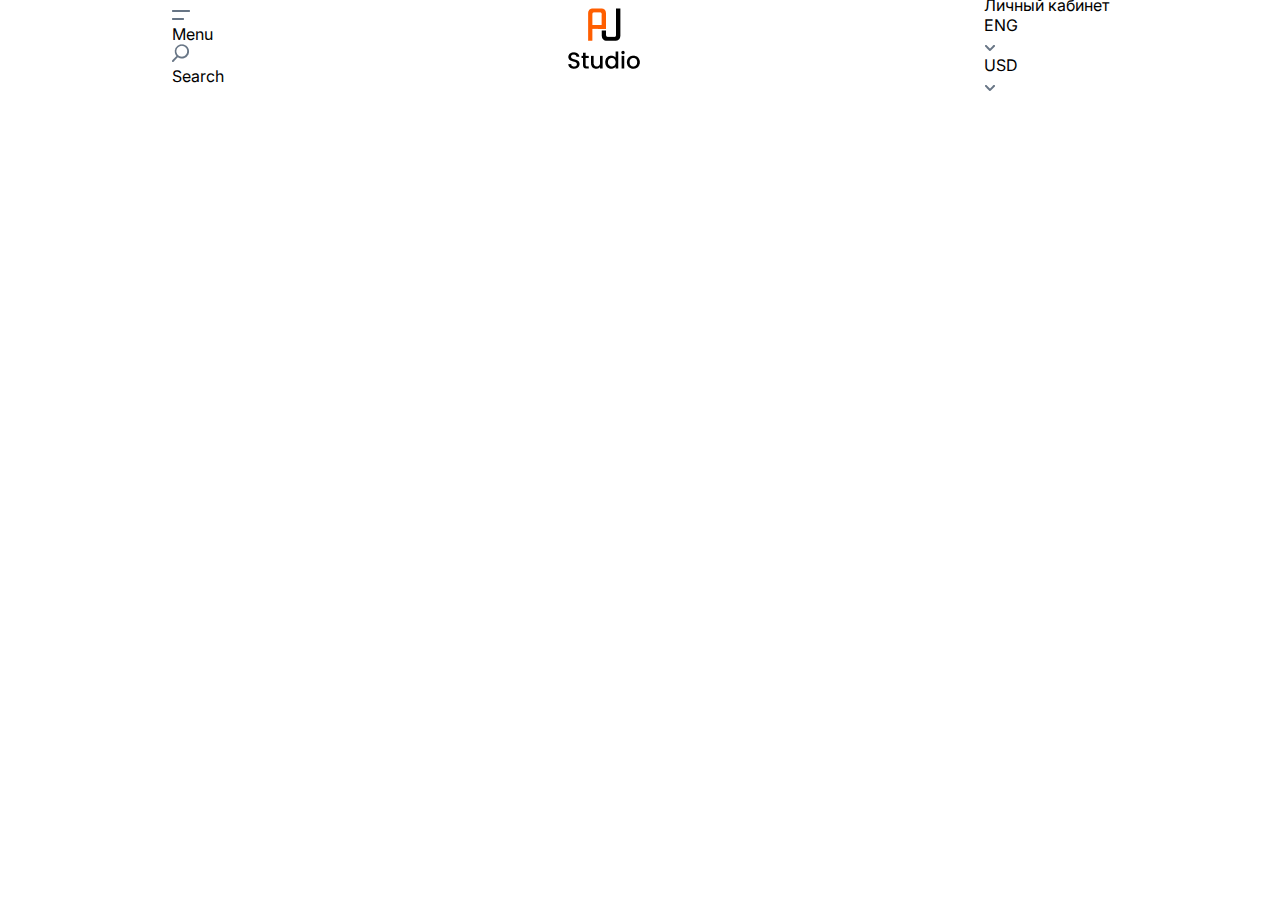
==== index.html @ 60417119 "First Commit" ====
<!DOCTYPE html>
<html lang="en">
<head>
    <meta charset="UTF-8">
    <meta name="viewport" content="width=device-width, initial-scale=1.0">
    <title>Document</title>
    <link rel="stylesheet" href="assets/css/style.css">
    <link rel="preconnect" href="https://fonts.googleapis.com">
    <link rel="preconnect" href="https://fonts.gstatic.com" crossorigin>
    <link href="https://fonts.googleapis.com/css2?family=Inter:wght@100..900&display=swap" rel="stylesheet">
</head>
<body>
    <header>
        <div id="headerLeft">  
            <section id="Menu">
                <img src="assets/img/Menu.png">
                <p>Menu</p>
            </section>
            <section id="Search">
                <img src="assets/img/Search.png">
                <p>Search</p>
            </section>
        </div>
        <div id="headerMiddle"> 
            <img src="assets/img/Logo.png">
        </div>
        <div id="headerRight">
            <section id="Account">  
                <p>Личный кабинет</p>
            </section>
            <section id="Language">
                <p>ENG</p>
                <img src="assets/img/Arrow.png">
            </section>
            <section id="Currency">
                <p>USD</p>
                <img src="assets/img/Arrow.png">
            </section>
        </div>
    </header>
    <article>

    </article>
    <footer>

    </footer>
</body>
</html>
---- assets/css/style.css ----
*{
    margin: 0;
    padding: 0;
}

body{
    font-family: 'Inter', Arial, sans-serif;
}

header{
    width: auto;
    height: 10vh;
    display: flex;
    align-items: center;
    justify-content: space-around;
}
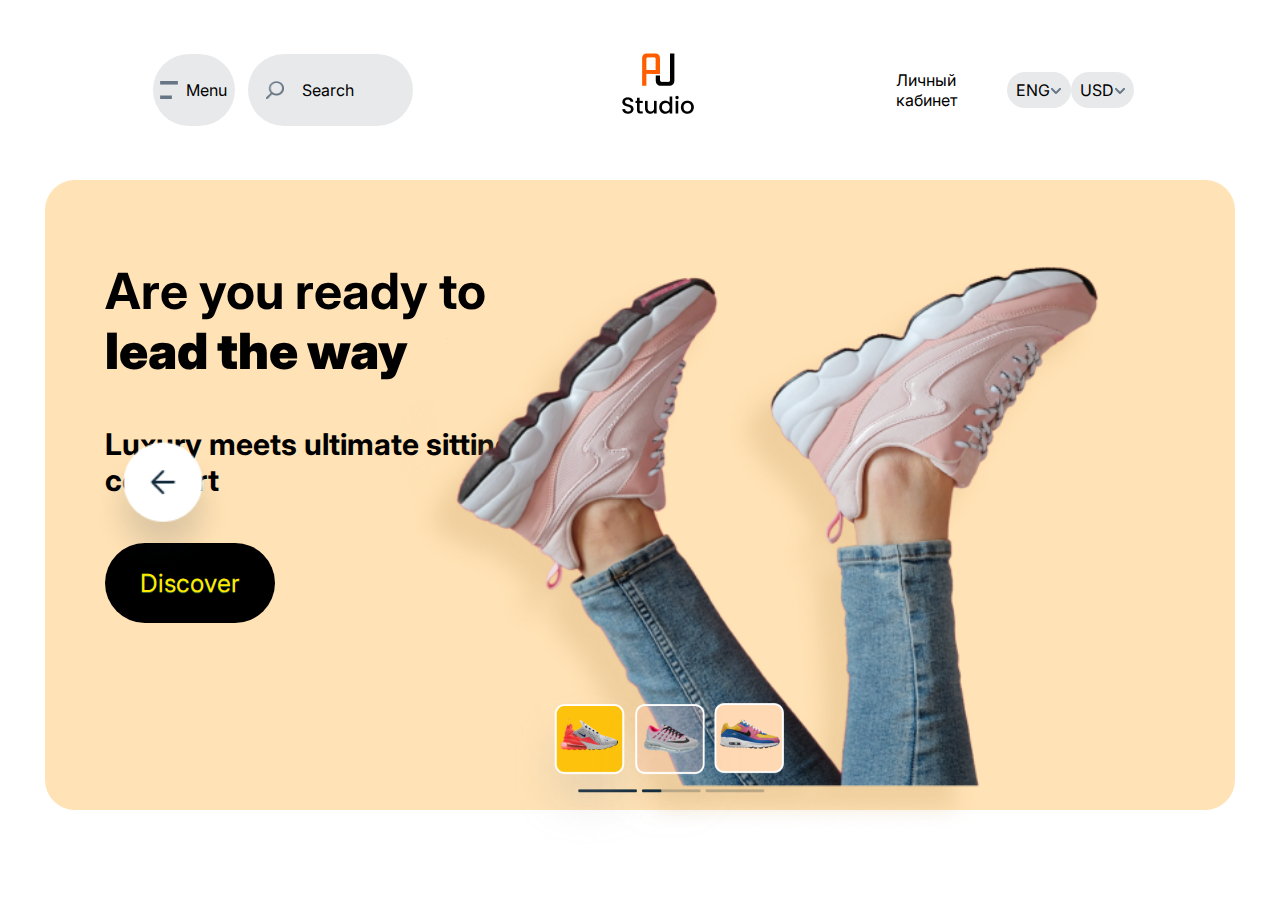
==== commit 61687b30: "Article CSS" ====
--- a/index.html
+++ b/index.html
@@ -39,7 +39,23 @@
         </div>
     </header>
     <article>
-
+        <div id="articleMain">
+            <section id="articleMainLeft">
+                <h2>Are you ready to<br> 
+                <strong>lead the way</strong></h2>
+                <h1>Luxury meets ultimate sitting comfort</h1>
+                <a href="#" class="articleButton">Discover</a>
+            </section>
+            <section id="articleMainRight">
+                <img src="assets/img/Legs.png">
+            </section>
+        </div>
+        <div id="articleSlider">
+            <img src="assets/img/Slider.png">
+        </div>
+        <div id="articleArrows">
+            <img src="assets/img/SliderArrows.png">
+        </div>
     </article>
     <footer>
 
--- a/assets/css/style.css
+++ b/assets/css/style.css
@@ -10,7 +10,160 @@
 header{
     width: auto;
     height: 10vh;
+    margin: 5vh 5vh;
     display: flex;
     align-items: center;
     justify-content: space-around;
+}
+
+#headerLeft{
+    width: 23%;
+    display: flex;
+    justify-content: space-around;
+    align-items: center;
+}
+
+#Menu{
+    width: 30%;
+    height: 8vh;
+    display: flex;
+    justify-content: space-evenly;
+    align-items: center;
+    background-color: #E7E9EB;
+    border-radius: 40px;
+}
+
+#Menu img{
+    width: 2vh;
+    height: 2vh;
+}
+
+#Search{
+    width: 60%;
+    height: 8vh;
+    display: flex;
+    justify-content: flex-start;
+    align-items: center;
+    background-color: #E7E9EB;
+    border-radius: 40px;
+}
+
+#Search img{
+    width: 2vh;
+    height: 2vh;
+    padding-left: 2vh;
+}
+
+#Search p{
+    padding-left: 2vh;
+}
+
+#headerRight{
+    width: 20%;
+    display: flex;
+    justify-content: space-around;
+    align-items: center;
+}
+
+#Language{
+    width: 8vh;
+    height: 4vh;
+    display: flex;
+    justify-content: center;
+    align-items: center;
+    background-color: #E7E9EB;
+    border-radius: 40px;
+}
+
+#Currency{
+    width: 8vh;
+    height: 4vh;
+    display: flex;
+    justify-content: center;
+    align-items: center;
+    background-color: #E7E9EB;
+    border-radius: 40px;
+}
+
+article{
+    position: relative;
+    width: auto;
+    height: 70vh;
+    margin: 5vh 5vh;
+    background-color: #FFE2B5;
+    border-radius: 30px;
+    display: flex;
+    flex-direction: column;
+    align-items: center;
+}
+
+#articleMain{
+    width: 90%;
+    height: 40vh;
+    margin-top: 5vh;
+    display: flex;
+    justify-content: space-around;
+    flex-direction: row;
+    align-items: center;
+}
+
+#articleMainLeft{
+    height: 80%;
+    display: flex;
+    flex-direction: column;
+    align-items: flex-start;
+    justify-content: space-around;
+    padding-right: 70vh;
+}
+
+#articleMainLeft h2{
+    font-size: 50px;
+    padding-bottom: 5vh;
+}
+
+#articleMainLeft h1{
+    font-size: 30px;
+    padding-bottom: 5vh;
+}
+
+#articleMainRight{
+    position: absolute;
+    top: 5vh;
+    right: 15vh;
+    z-index: 0;
+}
+
+#articleMainRight img{
+    width: 80vh;
+}
+
+.articleButton {
+	background-color:#000000;
+	border-radius:40px;
+	display:inline-block;
+	cursor:pointer;
+	color:#ffea00;
+	font-size:25px;
+	padding:25px 35px;
+	text-decoration:none;
+	text-shadow:0px 1px 0px #2f6627;
+}
+
+#articleSlider{
+    width: auto;
+    height: auto;
+    padding-top: 10vh;
+    z-index: 1;
+}
+
+#articleArrows{
+    z-index: 2;
+    width: 100vh;
+    position: absolute;
+    bottom: 25vh;
+    left: 5vh;
+}
+
+#articleArrows img{
+    width: 180vh;
 }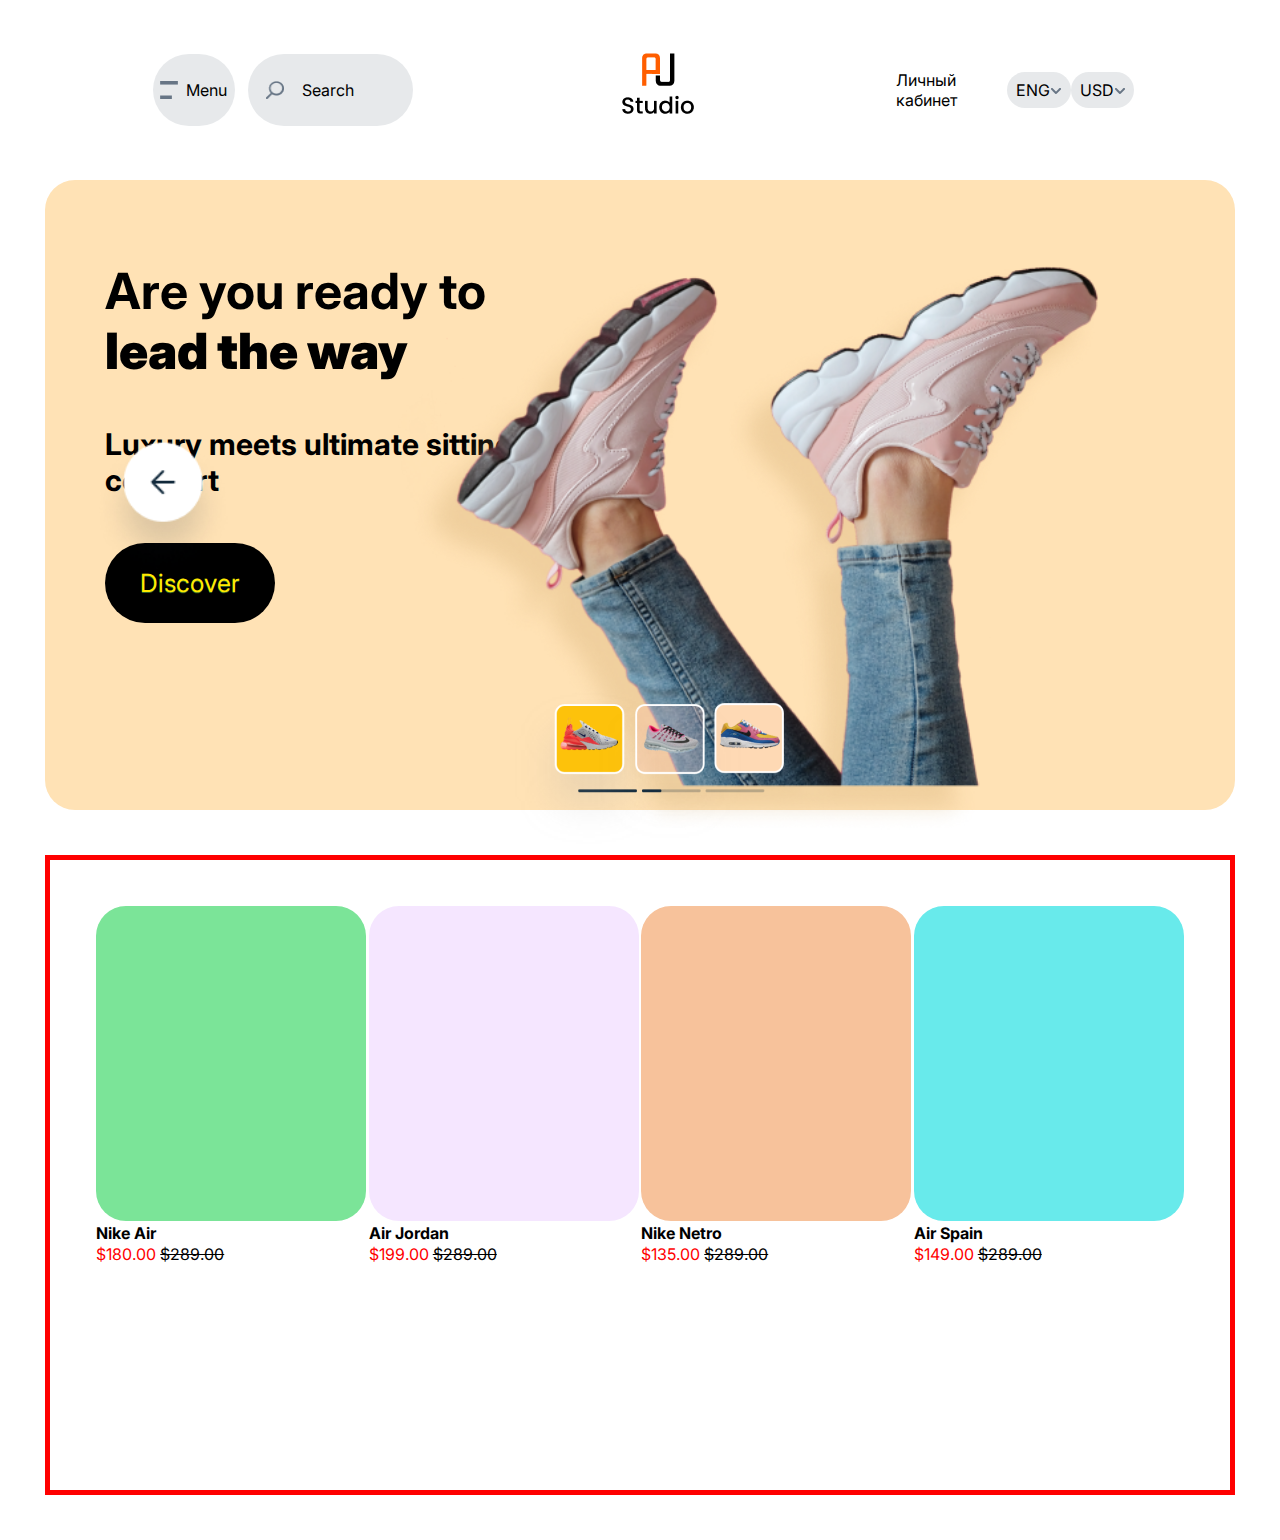
==== commit a9ed6ef5: "Footer CSS" ====
--- a/index.html
+++ b/index.html
@@ -58,7 +58,48 @@
         </div>
     </article>
     <footer>
-
+        <div id="Sneakers">
+            <section class="Sneaker">
+                <section id="SneakerImage1">
+                    <img>
+                </section>
+                <p><strong>Nike Air</strong></p>
+                <p>
+                    <span class="red-text">$180.00</span> 
+                    <span class="black-text">$289.00</span>
+                </p>
+            </section>
+            <section class="Sneaker">
+                <section id="SneakerImage2">
+                    <img>
+                </section>
+                <p><strong>Air Jordan</strong></p>
+                <p>
+                    <span class="red-text">$199.00</span> 
+                    <span class="black-text">$289.00</span>
+                </p>
+            </section>
+            <section class="Sneaker">
+                <section id="SneakerImage3">
+                    <img>
+                </section>
+                <p><strong>Nike Netro</strong></p>
+                <p>
+                    <span class="red-text">$135.00</span> 
+                    <span class="black-text">$289.00</span>
+                </p>
+            </section>
+            <section class="Sneaker">
+                <section id="SneakerImage4">
+                    <img>
+                </section>
+                <p><strong>Air Spain</strong></p>
+                <p>
+                    <span class="red-text">$149.00</span> 
+                    <span class="black-text">$289.00</span>
+                </p>
+            </section>
+        </div>
     </footer>
 </body>
 </html>--- a/assets/css/style.css
+++ b/assets/css/style.css
@@ -166,4 +166,64 @@
 
 #articleArrows img{
     width: 180vh;
+}
+
+footer{
+    width: auto;
+    height: 70vh;
+    margin: 5vh 5vh;
+    border: 5px solid #ff0000;
+}
+
+#Sneakers{
+    width: auto;
+    height: auto;
+    margin: 5vh 5vh;
+    display: flex;
+    justify-content: space-around;
+    align-items: center;
+    flex-direction: row;
+}
+
+.Sneaker{
+    width: auto;
+    height: 40vh;
+    display: flex;
+    flex-direction: column;
+    align-content: space-around;
+    justify-content: space-evenly;
+    align-items: flex-start;
+}
+
+#SneakerImage1{
+    background-color: #7BE498;
+    width: 30vh;
+    height: 35vh;
+    border-radius: 30px;
+}
+#SneakerImage2{
+    background-color: #F5E6FF;
+    width: 30vh;
+    height: 35vh;
+    border-radius: 30px;
+}
+#SneakerImage3{
+    background-color: #F7C29B;
+    width: 30vh;
+    height: 35vh;
+    border-radius: 30px;
+}
+#SneakerImage4{
+    background-color: #68EAEB;
+    width: 30vh;
+    height: 35vh;
+    border-radius: 30px;
+}
+
+.red-text {
+    color: red;
+}
+.black-text {
+    color: black;
+    text-decoration: line-through;
 }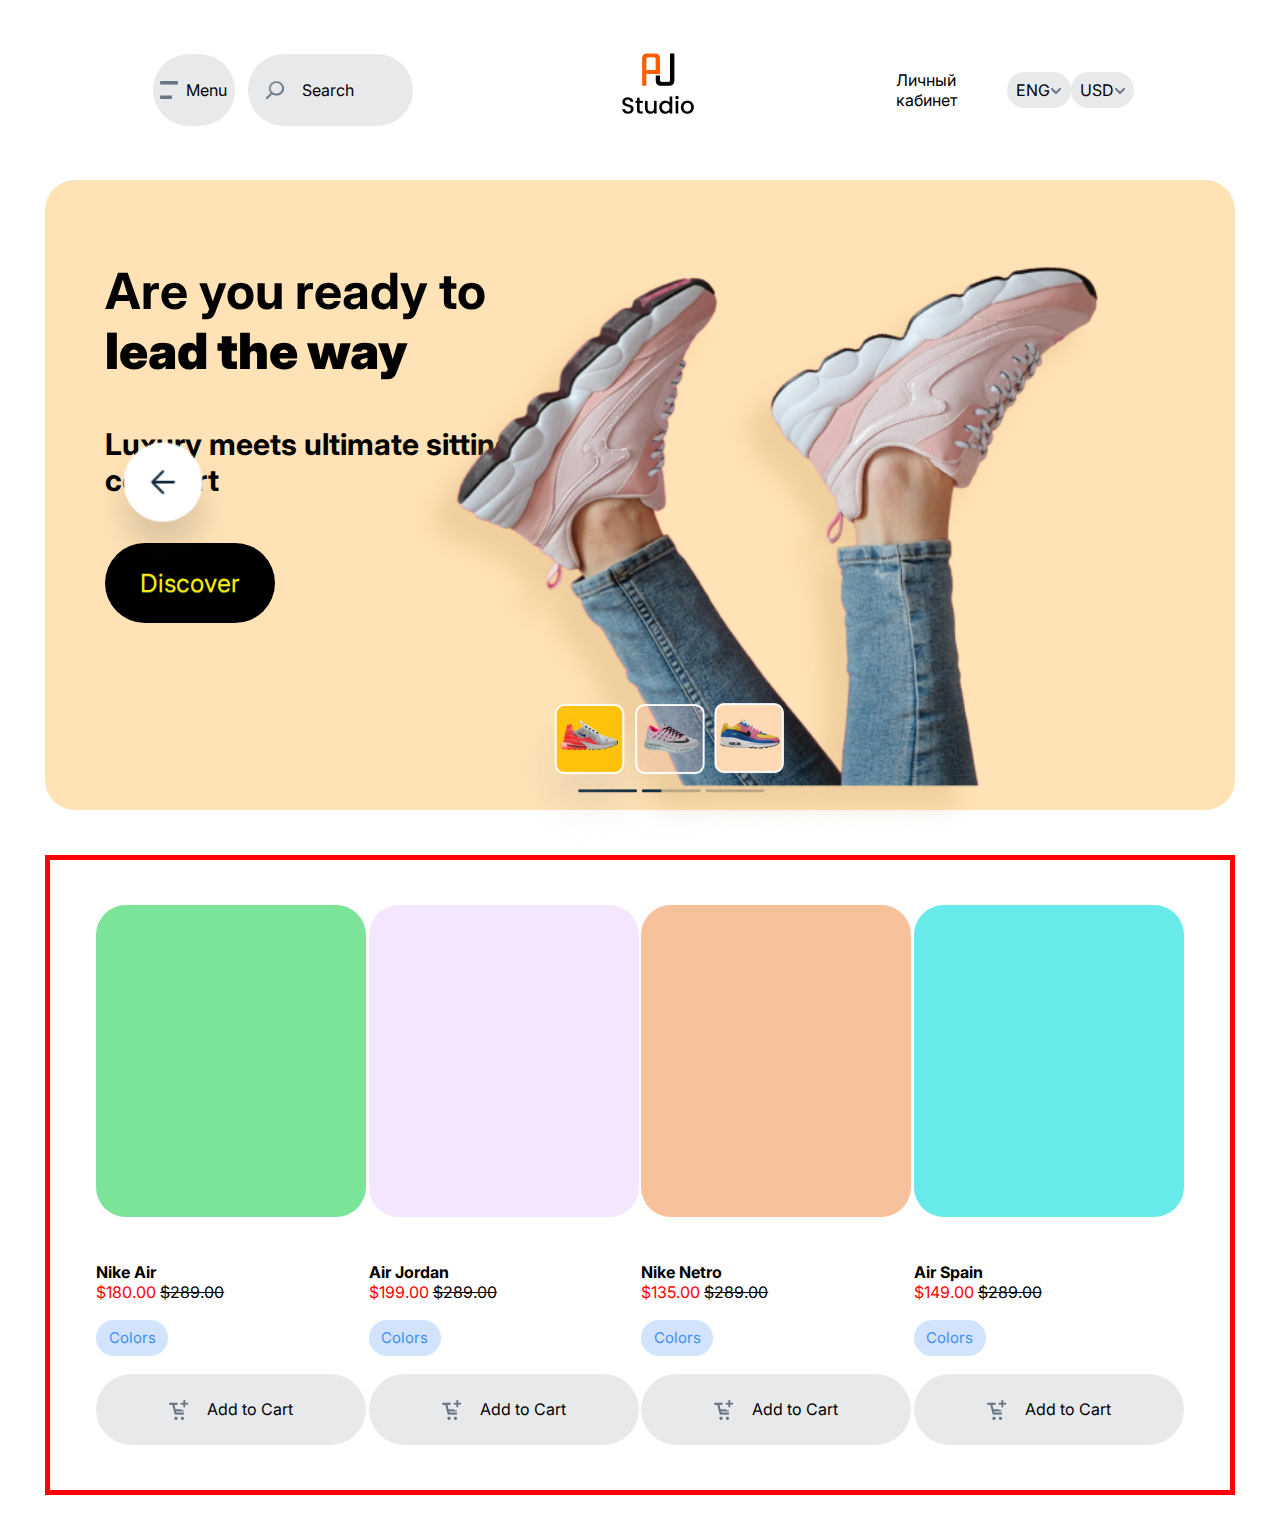
==== commit f00adaf4: "CSS + HTML finished" ====
--- a/index.html
+++ b/index.html
@@ -68,6 +68,13 @@
                     <span class="red-text">$180.00</span> 
                     <span class="black-text">$289.00</span>
                 </p>
+                <section class="Colors">
+                    <p>Colors</p>
+                </section>
+                <section class="Cart">
+                    <img src="assets/img/Cart.png">
+                    <p>Add to Cart</p>
+                </section>
             </section>
             <section class="Sneaker">
                 <section id="SneakerImage2">
@@ -78,6 +85,13 @@
                     <span class="red-text">$199.00</span> 
                     <span class="black-text">$289.00</span>
                 </p>
+                <section class="Colors">
+                    <p>Colors</p>
+                </section>
+                <section class="Cart">
+                    <img src="assets/img/Cart.png">
+                    <p>Add to Cart</p>
+                </section>
             </section>
             <section class="Sneaker">
                 <section id="SneakerImage3">
@@ -88,6 +102,13 @@
                     <span class="red-text">$135.00</span> 
                     <span class="black-text">$289.00</span>
                 </p>
+                <section class="Colors">
+                    <p>Colors</p>
+                </section>
+                <section class="Cart">
+                    <img src="assets/img/Cart.png">
+                    <p>Add to Cart</p>
+                </section>
             </section>
             <section class="Sneaker">
                 <section id="SneakerImage4">
@@ -98,8 +119,16 @@
                     <span class="red-text">$149.00</span> 
                     <span class="black-text">$289.00</span>
                 </p>
+                <section class="Colors">
+                    <p>Colors</p>
+                </section>
+                <section class="Cart">
+                    <img src="assets/img/Cart.png">
+                    <p>Add to Cart</p>
+                </section>
             </section>
         </div>
     </footer>
+    <script src="assets/js/script.js"></script>
 </body>
 </html>--- a/assets/css/style.css
+++ b/assets/css/style.css
@@ -187,7 +187,7 @@
 
 .Sneaker{
     width: auto;
-    height: 40vh;
+    height: 60vh;
     display: flex;
     flex-direction: column;
     align-content: space-around;
@@ -200,24 +200,28 @@
     width: 30vh;
     height: 35vh;
     border-radius: 30px;
+    margin-bottom: 5vh;
 }
 #SneakerImage2{
     background-color: #F5E6FF;
     width: 30vh;
     height: 35vh;
     border-radius: 30px;
+    margin-bottom: 5vh;
 }
 #SneakerImage3{
     background-color: #F7C29B;
     width: 30vh;
     height: 35vh;
     border-radius: 30px;
+    margin-bottom: 5vh;
 }
 #SneakerImage4{
     background-color: #68EAEB;
     width: 30vh;
     height: 35vh;
     border-radius: 30px;
+    margin-bottom: 5vh;
 }
 
 .red-text {
@@ -226,4 +230,32 @@
 .black-text {
     color: black;
     text-decoration: line-through;
+}
+
+.Colors{
+    width: 8vh;
+    height: 4vh;
+    margin-top: 2vh;
+    display: flex;
+    justify-content: center;
+    align-items: center;
+    color: #458EF6;
+    font-size: 15px;
+    background-color: #458ff63f;
+    border-radius: 30px;
+}
+
+.Cart{
+    width: 30vh;
+    height: 8vh;
+    margin-top: 2vh;
+    display: flex;
+    justify-content: center;
+    align-items: center;
+    background-color: #E7E9EB;
+    border-radius: 40px;
+}
+
+.Cart img{
+    padding-right: 2vh;
 }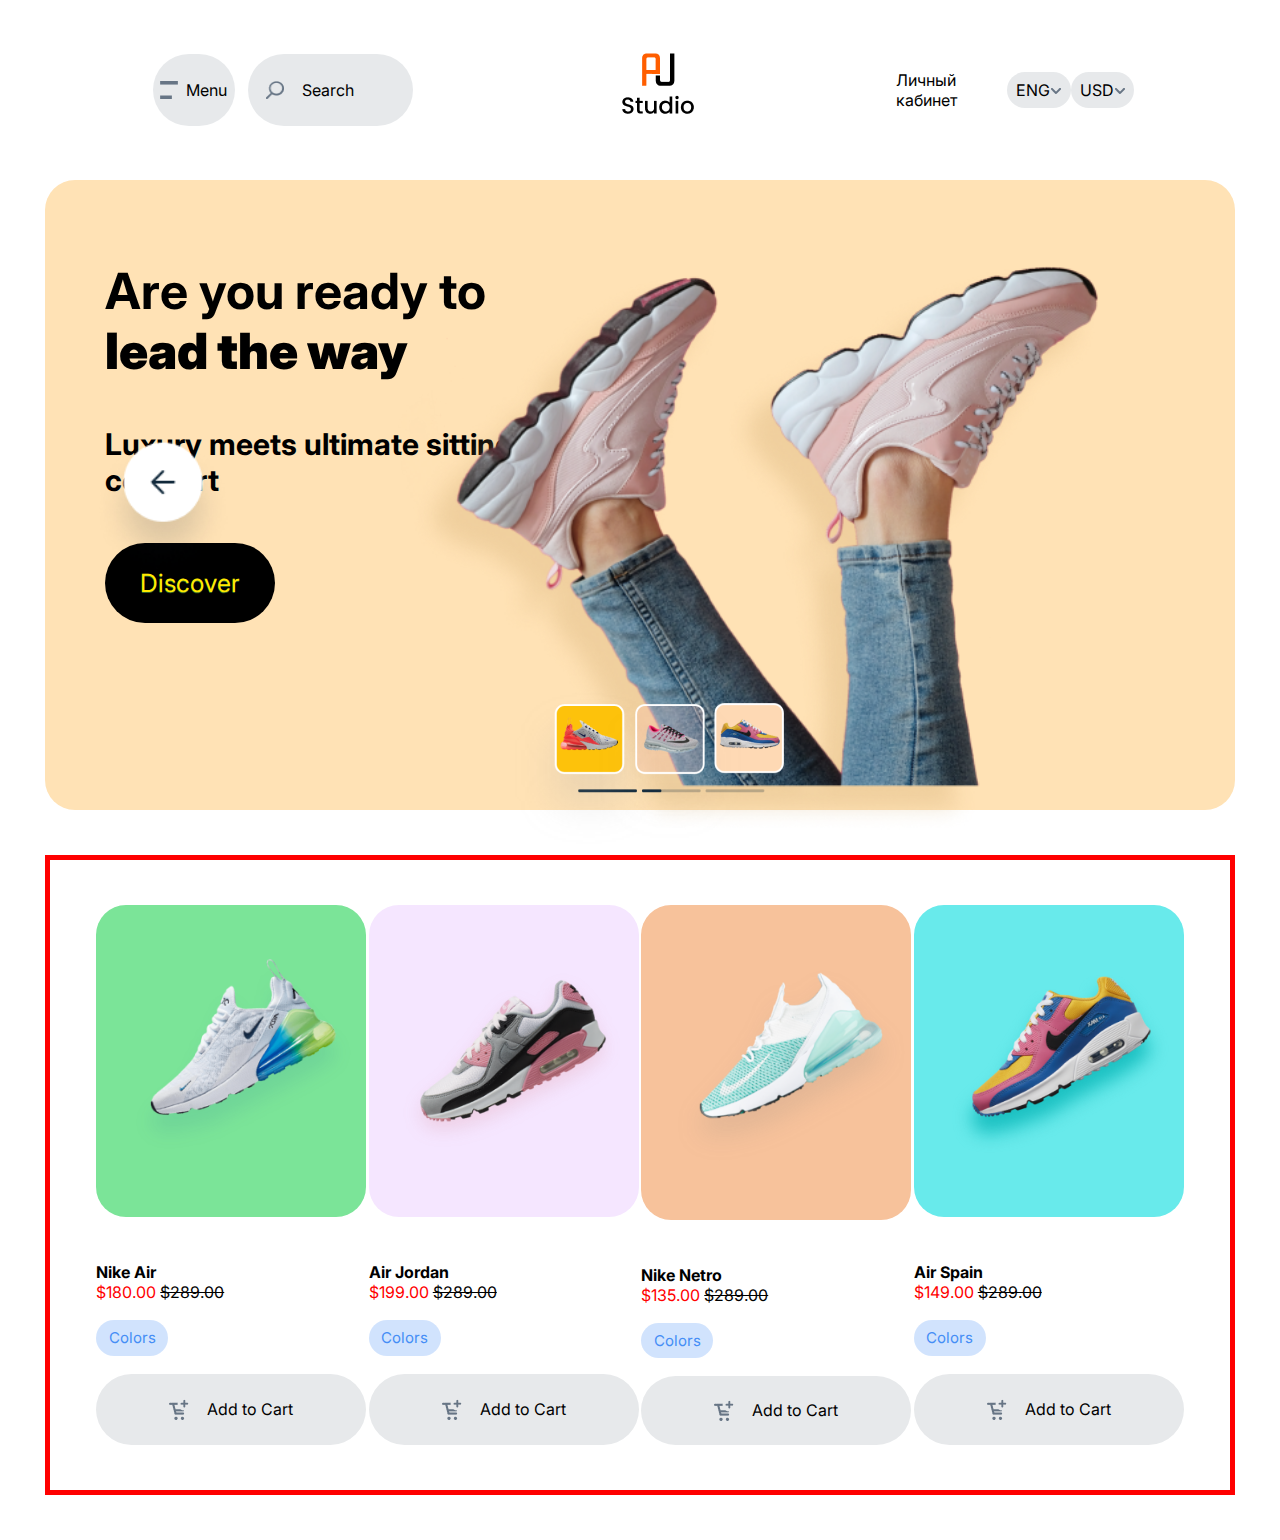
==== commit d1e536f9: "JS added" ====
--- a/index.html
+++ b/index.html
@@ -61,7 +61,7 @@
         <div id="Sneakers">
             <section class="Sneaker">
                 <section id="SneakerImage1">
-                    <img>
+                    <img src="">
                 </section>
                 <p><strong>Nike Air</strong></p>
                 <p>
@@ -78,7 +78,7 @@
             </section>
             <section class="Sneaker">
                 <section id="SneakerImage2">
-                    <img>
+                    <img src="">
                 </section>
                 <p><strong>Air Jordan</strong></p>
                 <p>
@@ -95,7 +95,7 @@
             </section>
             <section class="Sneaker">
                 <section id="SneakerImage3">
-                    <img>
+                    <img src="">
                 </section>
                 <p><strong>Nike Netro</strong></p>
                 <p>
@@ -112,7 +112,7 @@
             </section>
             <section class="Sneaker">
                 <section id="SneakerImage4">
-                    <img>
+                    <img src="">
                 </section>
                 <p><strong>Air Spain</strong></p>
                 <p>
--- a/assets/css/style.css
+++ b/assets/css/style.css
@@ -201,27 +201,58 @@
     height: 35vh;
     border-radius: 30px;
     margin-bottom: 5vh;
-}
+    display: flex;
+    justify-content: center;
+    align-items: center;
+}
+#SneakerImage1 img{
+    width: 50vh;
+    height: 30vh;
+}
+
 #SneakerImage2{
     background-color: #F5E6FF;
     width: 30vh;
     height: 35vh;
     border-radius: 30px;
     margin-bottom: 5vh;
-}
+    display: flex;
+    justify-content: center;
+    align-items: center;
+}
+#SneakerImage2 img{
+    width: 40vh;
+    height: 25vh;
+}
+
 #SneakerImage3{
     background-color: #F7C29B;
     width: 30vh;
     height: 35vh;
     border-radius: 30px;
     margin-bottom: 5vh;
-}
+    display: flex;
+    justify-content: center;
+    align-items: center;
+}
+#SneakerImage3 img{
+    width: 60vh;
+    height: 40vh;
+}
+
 #SneakerImage4{
     background-color: #68EAEB;
     width: 30vh;
     height: 35vh;
     border-radius: 30px;
     margin-bottom: 5vh;
+    display: flex;
+    justify-content: center;
+    align-items: center;
+}
+#SneakerImage4 img{
+    width: 40vh;
+    height: 25vh;
 }
 
 .red-text {
